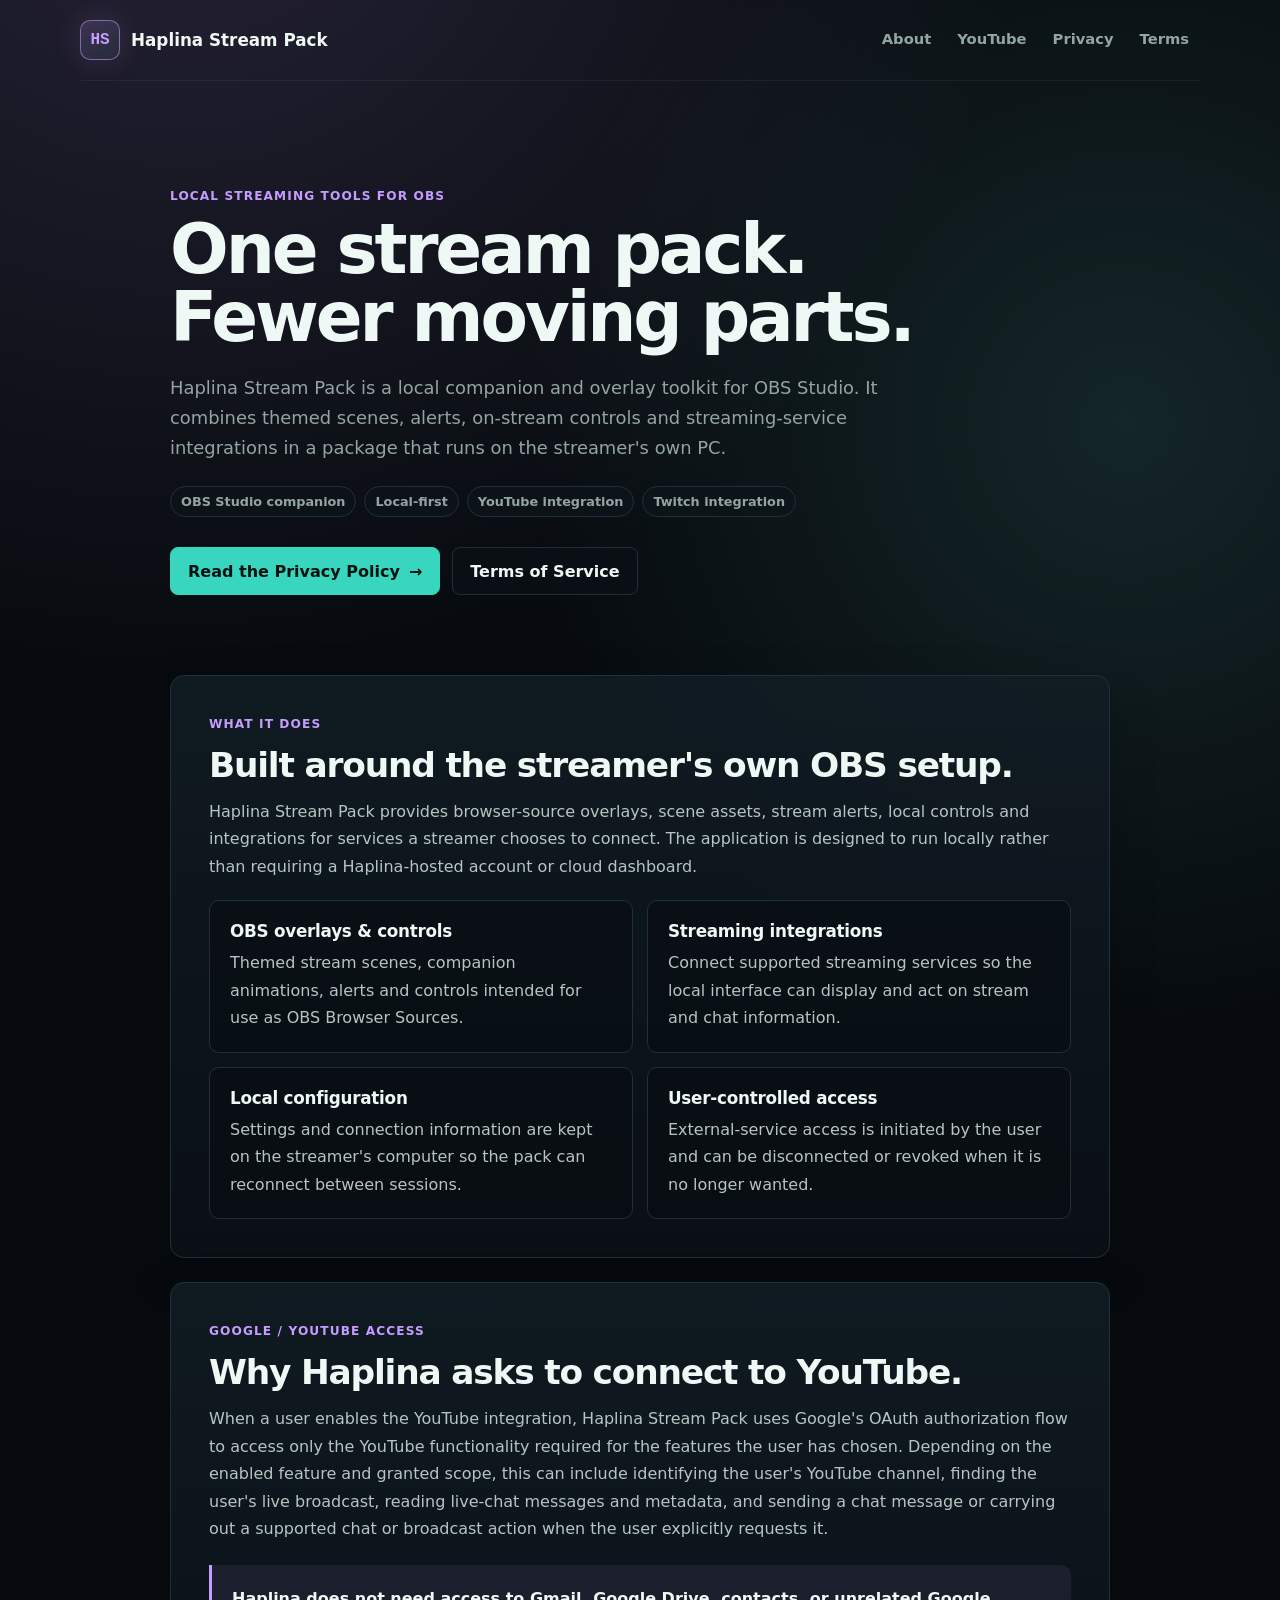
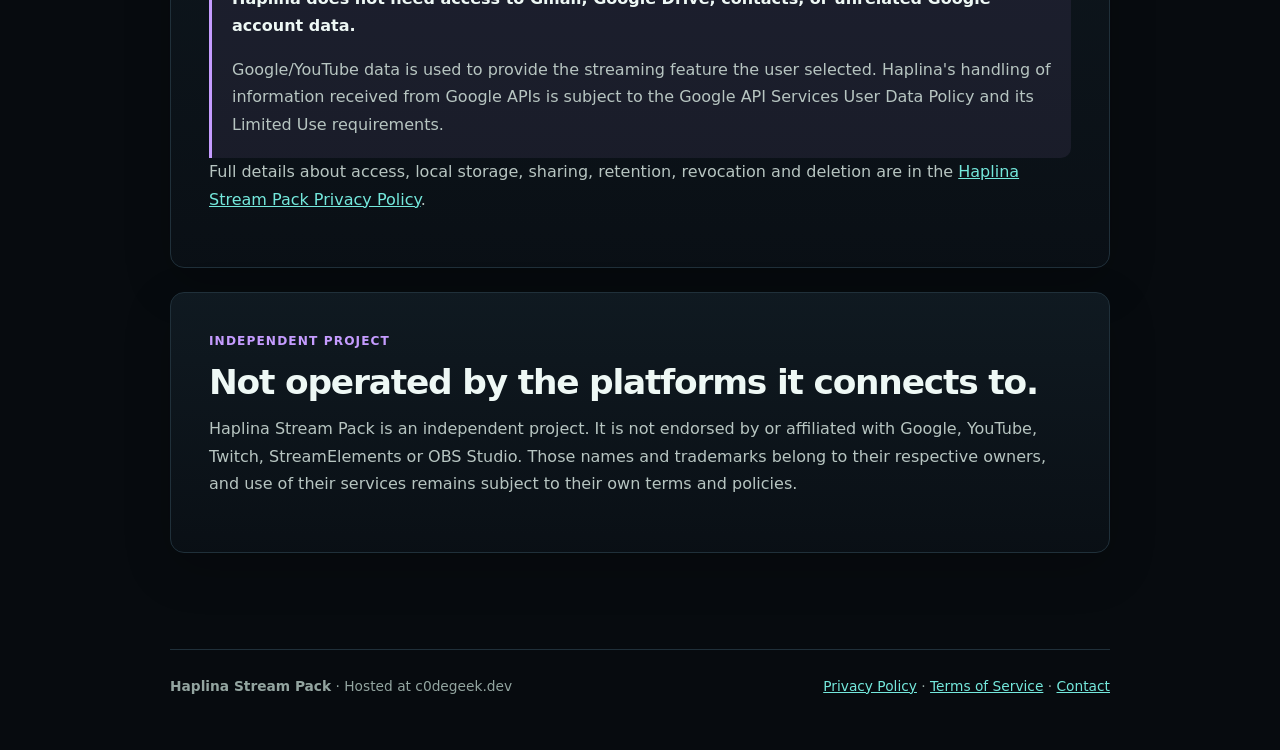
==== haplina-stream-pack/index.html @ 8323e260 "Add Haplina Stream Pack homepage" ====
<!DOCTYPE html>
<html lang="en">
<head>
  <meta charset="utf-8">
  <meta name="viewport" content="width=device-width, initial-scale=1">
  <title>Haplina Stream Pack</title>
  <meta name="description" content="Haplina Stream Pack is a local companion and streaming toolkit for OBS Studio, with overlays, alerts, controls, and YouTube and Twitch integrations.">
  <link rel="canonical" href="https://c0degeek.dev/haplina-stream-pack/">
  <meta property="og:title" content="Haplina Stream Pack">
  <meta property="og:description" content="A local OBS companion with overlays, alerts, controls, and streaming integrations.">
  <meta property="og:type" content="website">
  <meta property="og:url" content="https://c0degeek.dev/haplina-stream-pack/">
  <meta name="theme-color" content="#0b0d13">
  <link rel="stylesheet" href="styles.css">
</head>
<body class="haplina-site">
  <a class="skip-link" href="#main">Skip to content</a>

  <header class="site-header">
    <a class="brand" href="./" aria-label="Haplina Stream Pack home">
      <span class="haplina-brand-mark" aria-hidden="true">HS</span>
      <span>Haplina Stream Pack</span>
    </a>
    <nav aria-label="Haplina navigation">
      <a href="#about">About</a>
      <a href="#youtube">YouTube</a>
      <a href="privacy/">Privacy</a>
      <a href="terms/">Terms</a>
    </nav>
  </header>

  <main id="main" class="haplina-main">
    <section class="haplina-hero" aria-labelledby="hero-title">
      <p class="eyebrow">Local streaming tools for OBS</p>
      <h1 id="hero-title">One stream pack. Fewer moving parts.</h1>
      <p class="lede">
        Haplina Stream Pack is a local companion and overlay toolkit for OBS Studio. It combines themed scenes,
        alerts, on-stream controls and streaming-service integrations in a package that runs on the streamer's own PC.
      </p>
      <div class="haplina-badges" aria-label="Product characteristics">
        <span class="haplina-badge">OBS Studio companion</span>
        <span class="haplina-badge">Local-first</span>
        <span class="haplina-badge">YouTube integration</span>
        <span class="haplina-badge">Twitch integration</span>
      </div>
      <div class="actions" role="group" aria-label="Policy links">
        <a class="button primary" href="privacy/">Read the Privacy Policy <span aria-hidden="true">→</span></a>
        <a class="button secondary" href="terms/">Terms of Service</a>
      </div>
    </section>

    <section id="about" class="haplina-section" aria-labelledby="about-title">
      <p class="eyebrow">What it does</p>
      <h2 id="about-title">Built around the streamer's own OBS setup.</h2>
      <p>
        Haplina Stream Pack provides browser-source overlays, scene assets, stream alerts, local controls and integrations
        for services a streamer chooses to connect. The application is designed to run locally rather than requiring a
        Haplina-hosted account or cloud dashboard.
      </p>
      <div class="feature-grid">
        <article class="feature-card">
          <h3>OBS overlays &amp; controls</h3>
          <p>Themed stream scenes, companion animations, alerts and controls intended for use as OBS Browser Sources.</p>
        </article>
        <article class="feature-card">
          <h3>Streaming integrations</h3>
          <p>Connect supported streaming services so the local interface can display and act on stream and chat information.</p>
        </article>
        <article class="feature-card">
          <h3>Local configuration</h3>
          <p>Settings and connection information are kept on the streamer's computer so the pack can reconnect between sessions.</p>
        </article>
        <article class="feature-card">
          <h3>User-controlled access</h3>
          <p>External-service access is initiated by the user and can be disconnected or revoked when it is no longer wanted.</p>
        </article>
      </div>
    </section>

    <section id="youtube" class="haplina-section" aria-labelledby="youtube-title">
      <p class="eyebrow">Google / YouTube access</p>
      <h2 id="youtube-title">Why Haplina asks to connect to YouTube.</h2>
      <p>
        When a user enables the YouTube integration, Haplina Stream Pack uses Google's OAuth authorization flow to access only
        the YouTube functionality required for the features the user has chosen. Depending on the enabled feature and granted
        scope, this can include identifying the user's YouTube channel, finding the user's live broadcast, reading live-chat
        messages and metadata, and sending a chat message or carrying out a supported chat or broadcast action when the user
        explicitly requests it.
      </p>
      <div class="oauth-callout">
        <p><strong>Haplina does not need access to Gmail, Google Drive, contacts, or unrelated Google account data.</strong></p>
        <p>
          Google/YouTube data is used to provide the streaming feature the user selected. Haplina's handling of information
          received from Google APIs is subject to the Google API Services User Data Policy and its Limited Use requirements.
        </p>
      </div>
      <p>
        Full details about access, local storage, sharing, retention, revocation and deletion are in the
        <a href="privacy/">Haplina Stream Pack Privacy Policy</a>.
      </p>
    </section>

    <section class="haplina-section" aria-labelledby="third-party-title">
      <p class="eyebrow">Independent project</p>
      <h2 id="third-party-title">Not operated by the platforms it connects to.</h2>
      <p>
        Haplina Stream Pack is an independent project. It is not endorsed by or affiliated with Google, YouTube, Twitch,
        StreamElements or OBS Studio. Those names and trademarks belong to their respective owners, and use of their services
        remains subject to their own terms and policies.
      </p>
    </section>
  </main>

  <footer class="haplina-footer">
    <p><strong>Haplina Stream Pack</strong> · Hosted at c0degeek.dev</p>
    <p><a href="privacy/">Privacy Policy</a> · <a href="terms/">Terms of Service</a> · <a href="mailto:David@c0degeek.dev">Contact</a></p>
  </footer>
</body>
</html>
---- haplina-stream-pack/styles.css ----
@import url("../styles.css");

:root {
  --haplina-violet: #c59cff;
  --haplina-pink: #ff93d2;
  --haplina-cyan: #74e8dc;
}

body.haplina-site {
  background:
    radial-gradient(circle at 14% -8%, rgba(197, 156, 255, 0.17), transparent 31%),
    radial-gradient(circle at 88% 18%, rgba(116, 232, 220, 0.12), transparent 27%),
    var(--bg);
}

.haplina-site .site-header {
  border-bottom: 1px solid rgba(255, 255, 255, 0.05);
}

.haplina-brand-mark {
  display: grid;
  place-items: center;
  width: 40px;
  height: 40px;
  border: 1px solid rgba(197, 156, 255, 0.55);
  border-radius: 10px;
  background: linear-gradient(145deg, rgba(197, 156, 255, 0.18), rgba(116, 232, 220, 0.08));
  color: var(--haplina-violet);
  font: 900 1rem/1 "Cascadia Mono", Consolas, monospace;
  box-shadow: 0 0 28px rgba(197, 156, 255, 0.15);
}

.haplina-site .eyebrow { color: var(--haplina-violet); }

.haplina-main {
  width: min(100% - 48px, 940px);
  margin-inline: auto;
  padding: 74px 0 96px;
}

.haplina-hero {
  padding: 34px 0 56px;
}

.haplina-hero h1 {
  max-width: 780px;
}

.haplina-hero .lede {
  max-width: 790px;
}

.haplina-badges {
  display: flex;
  flex-wrap: wrap;
  gap: 8px;
  margin: 24px 0 0;
}

.haplina-badge {
  padding: 7px 10px;
  border: 1px solid var(--line);
  border-radius: 999px;
  color: var(--muted);
  background: rgba(13, 20, 27, 0.72);
  font-size: 0.8rem;
  font-weight: 700;
}

.haplina-section,
.legal-section {
  margin-top: 24px;
  padding: clamp(24px, 4vw, 38px);
  border: 1px solid var(--line);
  border-radius: 14px;
  background: linear-gradient(180deg, rgba(17, 28, 36, 0.86), rgba(10, 16, 22, 0.88));
  box-shadow: 0 16px 48px rgba(0, 0, 0, 0.2);
}

.haplina-section h2,
.legal-section h2 {
  margin-bottom: 14px;
  font-size: clamp(1.45rem, 3vw, 2.15rem);
}

.haplina-section h3,
.legal-section h3 {
  margin: 26px 0 8px;
  font-size: 1.05rem;
}

.haplina-section p,
.haplina-section li,
.legal-section p,
.legal-section li {
  color: #b7c5c1;
  line-height: 1.72;
}

.haplina-section strong,
.legal-section strong { color: var(--ink); }

.haplina-section a,
.legal-section a,
.haplina-footer a {
  color: var(--haplina-cyan);
}

.feature-grid {
  display: grid;
  grid-template-columns: repeat(2, minmax(0, 1fr));
  gap: 14px;
  margin-top: 20px;
}

.feature-card {
  padding: 20px;
  border: 1px solid var(--line);
  border-radius: 10px;
  background: rgba(7, 11, 15, 0.55);
}

.feature-card h3 { margin: 0 0 8px; }
.feature-card p { margin: 0; }

.oauth-callout {
  margin-top: 22px;
  padding: 20px;
  border-left: 3px solid var(--haplina-violet);
  border-radius: 0 10px 10px 0;
  background: rgba(197, 156, 255, 0.08);
}

.oauth-callout p:last-child { margin-bottom: 0; }

.legal-meta {
  display: flex;
  flex-wrap: wrap;
  gap: 8px 18px;
  margin: 16px 0 0;
  color: var(--muted);
  font-size: 0.88rem;
}

.legal-nav {
  display: flex;
  flex-wrap: wrap;
  gap: 10px;
  margin: 26px 0 0;
}

.legal-nav a {
  display: inline-flex;
  padding: 9px 12px;
  border: 1px solid var(--line);
  border-radius: 8px;
  text-decoration: none;
  color: var(--muted);
  background: rgba(13, 20, 27, 0.72);
}

.legal-nav a:hover,
.legal-nav a:focus-visible {
  color: var(--ink);
  border-color: #405463;
}

.haplina-footer {
  width: min(100% - 48px, 940px);
  margin-inline: auto;
  padding: 28px 0 48px;
  border-top: 1px solid var(--line);
  color: var(--muted);
  font-size: 0.86rem;
}

.haplina-footer p { margin-bottom: 8px; }

.notice {
  padding: 16px 18px;
  border: 1px solid rgba(240, 183, 90, 0.35);
  border-radius: 10px;
  background: rgba(240, 183, 90, 0.07);
}

@media (max-width: 760px) {
  .haplina-main,
  .haplina-footer { width: min(100% - 30px, 940px); }

  .haplina-main { padding-top: 46px; }
  .feature-grid { grid-template-columns: 1fr; }
  .haplina-site .site-header { align-items: flex-start; }
  .haplina-site nav { flex-wrap: wrap; justify-content: flex-end; }
}
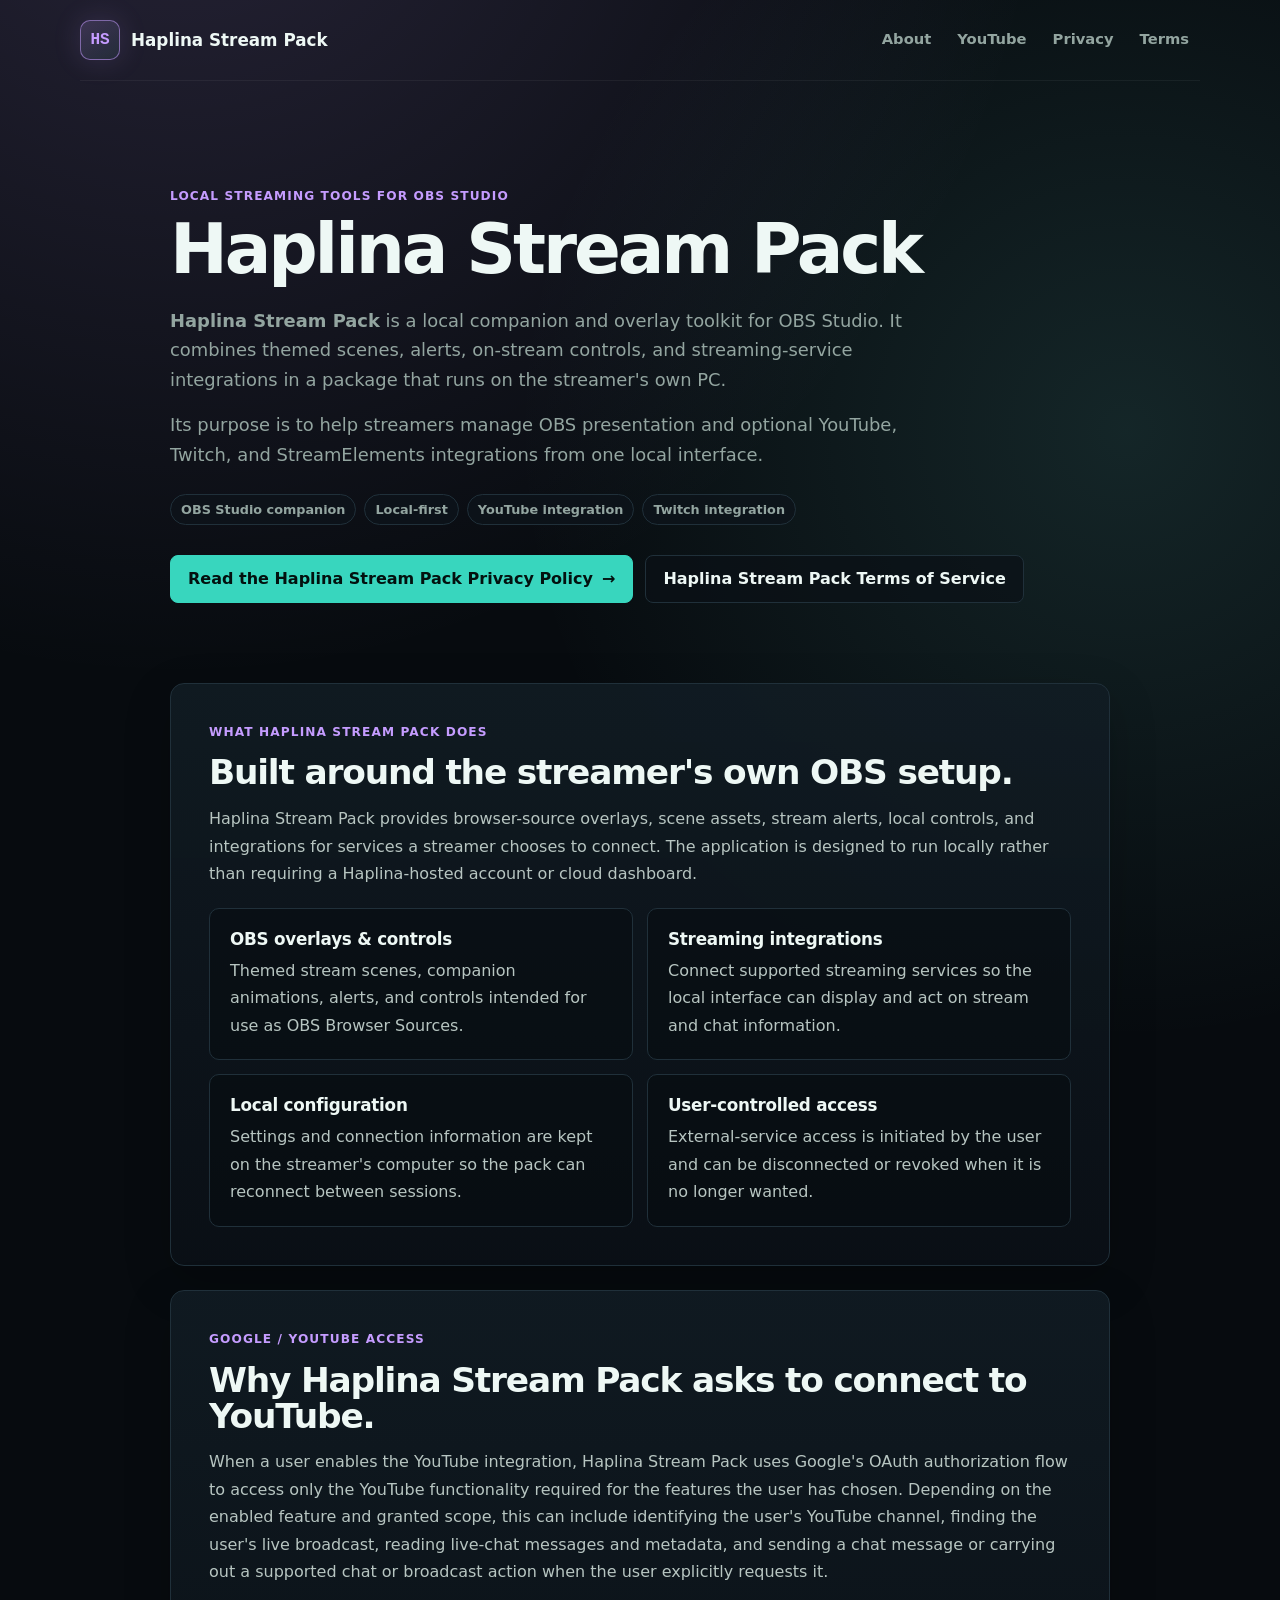
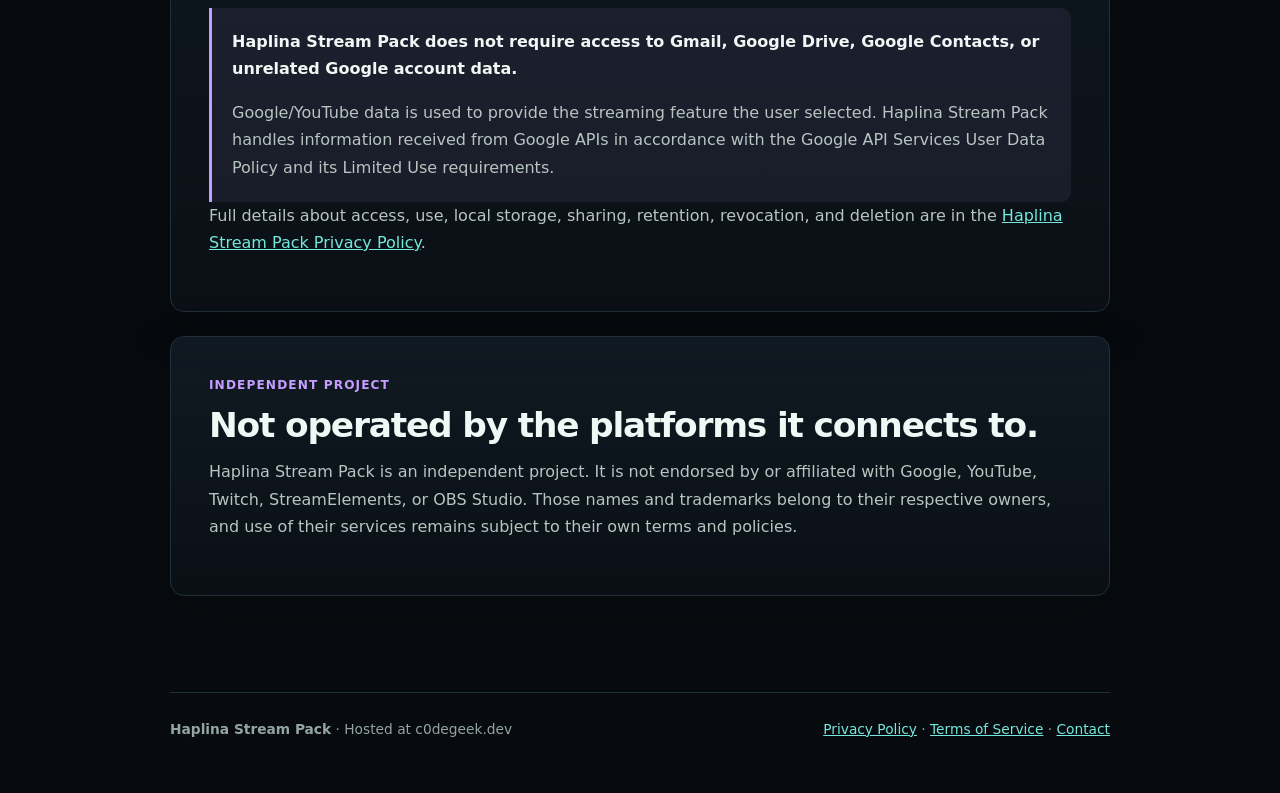
==== commit 175462fa: "Make Haplina app identity explicit for OAuth verification" ====
--- a/haplina-stream-pack/index.html
+++ b/haplina-stream-pack/index.html
@@ -7,7 +7,7 @@
   <meta name="description" content="Haplina Stream Pack is a local companion and streaming toolkit for OBS Studio, with overlays, alerts, controls, and YouTube and Twitch integrations.">
   <link rel="canonical" href="https://c0degeek.dev/haplina-stream-pack/">
   <meta property="og:title" content="Haplina Stream Pack">
-  <meta property="og:description" content="A local OBS companion with overlays, alerts, controls, and streaming integrations.">
+  <meta property="og:description" content="Haplina Stream Pack is a local OBS companion with overlays, alerts, controls, and streaming integrations.">
   <meta property="og:type" content="website">
   <meta property="og:url" content="https://c0degeek.dev/haplina-stream-pack/">
   <meta name="theme-color" content="#0b0d13">
@@ -31,12 +31,10 @@
 
   <main id="main" class="haplina-main">
     <section class="haplina-hero" aria-labelledby="hero-title">
-      <p class="eyebrow">Local streaming tools for OBS</p>
-      <h1 id="hero-title">One stream pack. Fewer moving parts.</h1>
-      <p class="lede">
-        Haplina Stream Pack is a local companion and overlay toolkit for OBS Studio. It combines themed scenes,
-        alerts, on-stream controls and streaming-service integrations in a package that runs on the streamer's own PC.
-      </p>
+      <p class="eyebrow">Local streaming tools for OBS Studio</p>
+      <h1 id="hero-title">Haplina Stream Pack</h1>
+      <p class="lede"><strong>Haplina Stream Pack</strong> is a local companion and overlay toolkit for OBS Studio. It combines themed scenes, alerts, on-stream controls, and streaming-service integrations in a package that runs on the streamer's own PC.</p>
+      <p class="lede" style="margin-top: 1rem;">Its purpose is to help streamers manage OBS presentation and optional YouTube, Twitch, and StreamElements integrations from one local interface.</p>
       <div class="haplina-badges" aria-label="Product characteristics">
         <span class="haplina-badge">OBS Studio companion</span>
         <span class="haplina-badge">Local-first</span>
@@ -44,23 +42,19 @@
         <span class="haplina-badge">Twitch integration</span>
       </div>
       <div class="actions" role="group" aria-label="Policy links">
-        <a class="button primary" href="privacy/">Read the Privacy Policy <span aria-hidden="true">→</span></a>
-        <a class="button secondary" href="terms/">Terms of Service</a>
+        <a class="button primary" href="privacy/">Read the Haplina Stream Pack Privacy Policy <span aria-hidden="true">→</span></a>
+        <a class="button secondary" href="terms/">Haplina Stream Pack Terms of Service</a>
       </div>
     </section>
 
     <section id="about" class="haplina-section" aria-labelledby="about-title">
-      <p class="eyebrow">What it does</p>
+      <p class="eyebrow">What Haplina Stream Pack does</p>
       <h2 id="about-title">Built around the streamer's own OBS setup.</h2>
-      <p>
-        Haplina Stream Pack provides browser-source overlays, scene assets, stream alerts, local controls and integrations
-        for services a streamer chooses to connect. The application is designed to run locally rather than requiring a
-        Haplina-hosted account or cloud dashboard.
-      </p>
+      <p>Haplina Stream Pack provides browser-source overlays, scene assets, stream alerts, local controls, and integrations for services a streamer chooses to connect. The application is designed to run locally rather than requiring a Haplina-hosted account or cloud dashboard.</p>
       <div class="feature-grid">
         <article class="feature-card">
           <h3>OBS overlays &amp; controls</h3>
-          <p>Themed stream scenes, companion animations, alerts and controls intended for use as OBS Browser Sources.</p>
+          <p>Themed stream scenes, companion animations, alerts, and controls intended for use as OBS Browser Sources.</p>
         </article>
         <article class="feature-card">
           <h3>Streaming integrations</h3>
@@ -79,35 +73,19 @@
 
     <section id="youtube" class="haplina-section" aria-labelledby="youtube-title">
       <p class="eyebrow">Google / YouTube access</p>
-      <h2 id="youtube-title">Why Haplina asks to connect to YouTube.</h2>
-      <p>
-        When a user enables the YouTube integration, Haplina Stream Pack uses Google's OAuth authorization flow to access only
-        the YouTube functionality required for the features the user has chosen. Depending on the enabled feature and granted
-        scope, this can include identifying the user's YouTube channel, finding the user's live broadcast, reading live-chat
-        messages and metadata, and sending a chat message or carrying out a supported chat or broadcast action when the user
-        explicitly requests it.
-      </p>
+      <h2 id="youtube-title">Why Haplina Stream Pack asks to connect to YouTube.</h2>
+      <p>When a user enables the YouTube integration, Haplina Stream Pack uses Google's OAuth authorization flow to access only the YouTube functionality required for the features the user has chosen. Depending on the enabled feature and granted scope, this can include identifying the user's YouTube channel, finding the user's live broadcast, reading live-chat messages and metadata, and sending a chat message or carrying out a supported chat or broadcast action when the user explicitly requests it.</p>
       <div class="oauth-callout">
-        <p><strong>Haplina does not need access to Gmail, Google Drive, contacts, or unrelated Google account data.</strong></p>
-        <p>
-          Google/YouTube data is used to provide the streaming feature the user selected. Haplina's handling of information
-          received from Google APIs is subject to the Google API Services User Data Policy and its Limited Use requirements.
-        </p>
+        <p><strong>Haplina Stream Pack does not require access to Gmail, Google Drive, Google Contacts, or unrelated Google account data.</strong></p>
+        <p>Google/YouTube data is used to provide the streaming feature the user selected. Haplina Stream Pack handles information received from Google APIs in accordance with the Google API Services User Data Policy and its Limited Use requirements.</p>
       </div>
-      <p>
-        Full details about access, local storage, sharing, retention, revocation and deletion are in the
-        <a href="privacy/">Haplina Stream Pack Privacy Policy</a>.
-      </p>
+      <p>Full details about access, use, local storage, sharing, retention, revocation, and deletion are in the <a href="privacy/">Haplina Stream Pack Privacy Policy</a>.</p>
     </section>
 
     <section class="haplina-section" aria-labelledby="third-party-title">
       <p class="eyebrow">Independent project</p>
       <h2 id="third-party-title">Not operated by the platforms it connects to.</h2>
-      <p>
-        Haplina Stream Pack is an independent project. It is not endorsed by or affiliated with Google, YouTube, Twitch,
-        StreamElements or OBS Studio. Those names and trademarks belong to their respective owners, and use of their services
-        remains subject to their own terms and policies.
-      </p>
+      <p>Haplina Stream Pack is an independent project. It is not endorsed by or affiliated with Google, YouTube, Twitch, StreamElements, or OBS Studio. Those names and trademarks belong to their respective owners, and use of their services remains subject to their own terms and policies.</p>
     </section>
   </main>
 
